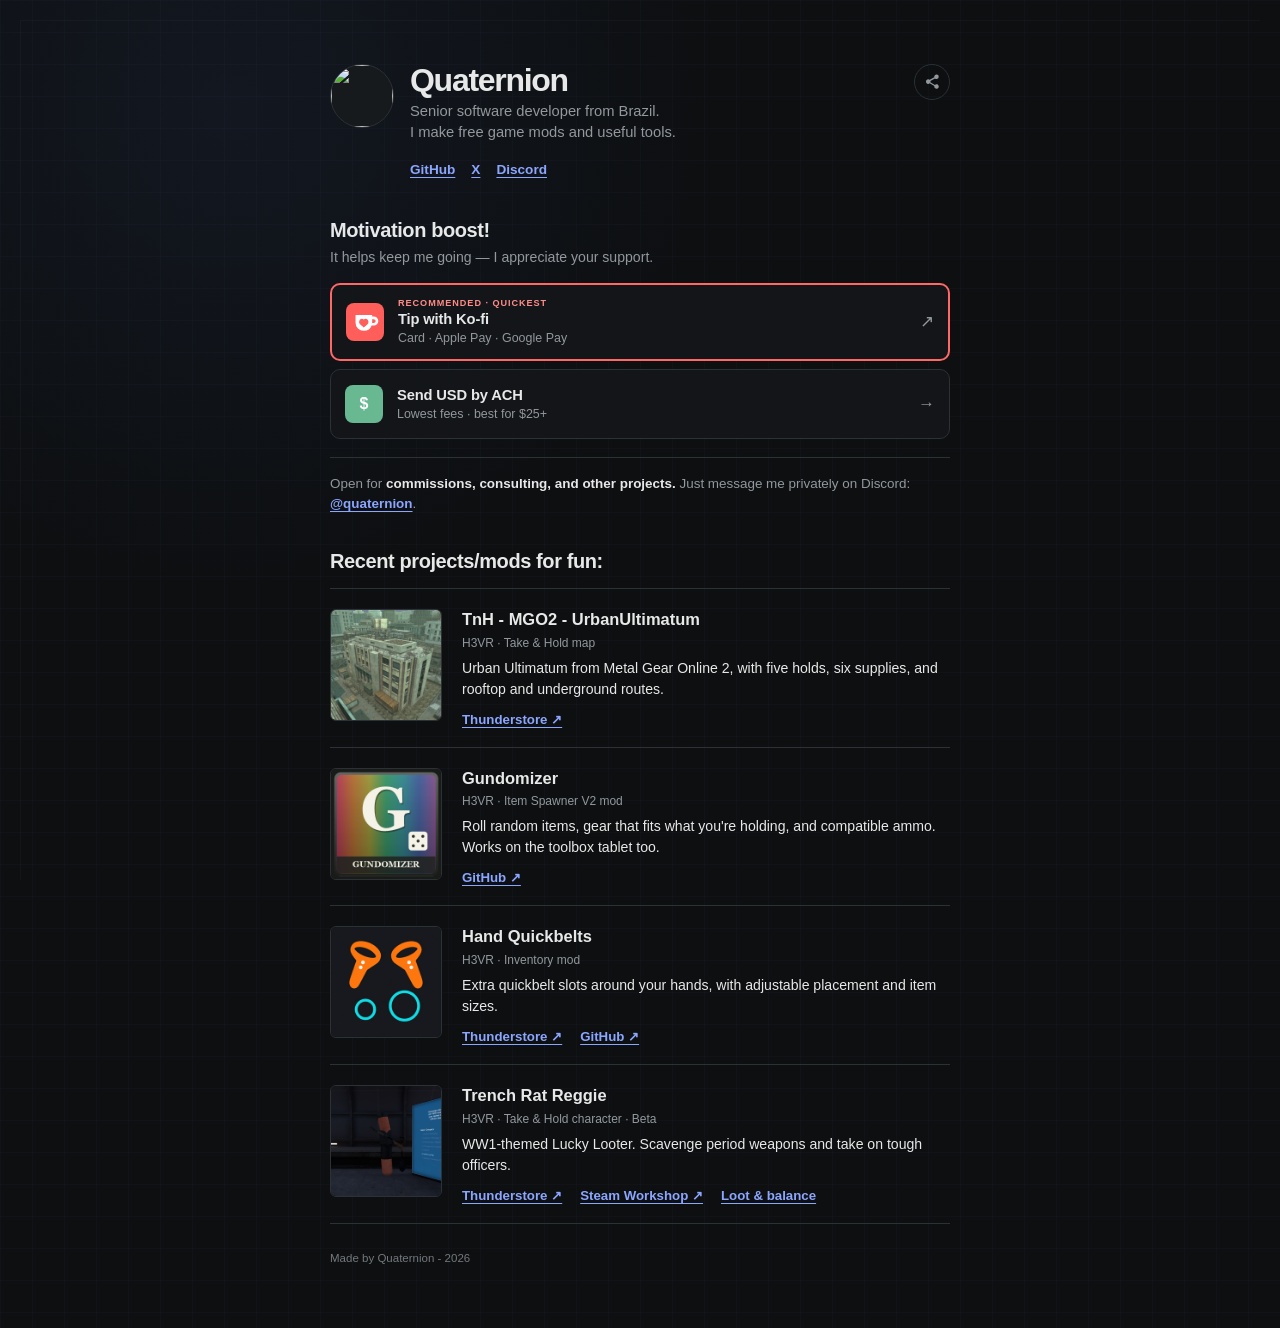
==== index.html @ b71967d4 "Keep Gundomizer's public link on GitHub pending Thunderstore review" ====
<!doctype html>
<html lang="en">
<head>
  <meta charset="utf-8">
  <meta name="viewport" content="width=device-width, initial-scale=1">
  <meta name="description" content="Quaternion's links, free game mods, and optional support options.">
  <meta name="theme-color" content="#0d0f11">
  <meta property="og:title" content="Quaternion — Mods, links & support">
  <meta property="og:description" content="Free game mods, projects, social links, and optional ways to support them.">
  <title>Quaternion — Mods, links & support</title>
  <link rel="icon" href="favicon.svg" type="image/svg+xml">
  <link rel="stylesheet" href="styles.css">
  <link rel="stylesheet" href="variant.css">
</head>
<body>
  <div class="ambient ambient-one" aria-hidden="true"></div>
  <div class="ambient ambient-two" aria-hidden="true"></div>

  <main class="shell">
    <header class="profile">
      <div class="avatar" id="avatar" aria-hidden="true">Q</div>
      <div class="identity">
        <p class="eyebrow" id="eyebrow"></p>
        <h1 id="display-name">Quaternion</h1>
        <p class="bio" id="bio"></p>
      </div>
      <button class="icon-button" id="share-button" type="button" aria-label="Copy this page link" title="Copy this page link">
        <svg viewBox="0 0 24 24" aria-hidden="true"><path d="M18 8a3 3 0 1 0-2.83-4A3 3 0 0 0 15 5c0 .19.02.38.05.56L8.91 9.04A3 3 0 0 0 4 11.5a3 3 0 0 0 4.91 2.31l6.14 3.48A3 3 0 0 0 15 18a3 3 0 1 0 .91-2.15l-6.14-3.48A3.1 3.1 0 0 0 10 11.5c0-.3-.04-.59-.12-.86l6.09-3.45A3 3 0 0 0 18 8Z"/></svg>
      </button>
    </header>

    <nav class="social-strip" id="social-strip" aria-label="Social profiles"></nav>

    <section class="support-section" aria-labelledby="support-title">
      <div class="section-heading">
        <div>
          <p class="kicker">Optional support</p>
          <h2 id="support-title">Motivation boost!</h2>
          <p class="support-intro">It helps keep me going — I appreciate your support.</p>
        </div>
      </div>

      <div class="support-grid">
        <a class="support-card kofi-card kofi-primary" id="kofi-link" href="https://ko-fi.com/quaternion7" target="_blank" rel="noreferrer">
          <span class="support-icon kofi-icon" aria-hidden="true">
            <svg viewBox="0 0 32 32"><path d="M4.2 8.2h19.7v2h1.8c3.1 0 5.5 2.3 5.5 5.3s-2.4 5.3-5.5 5.3h-2.4a9.7 9.7 0 0 1-9.1 6.3h-.4a9.7 9.7 0 0 1-9.6-9.7V8.2Zm19.7 5v4.6h1.8c1.3 0 2.3-1 2.3-2.3s-1-2.3-2.3-2.3h-1.8Zm-14.5.7c-1.5 1.7-1.2 4.2.5 5.7l4.1 3.5 4.1-3.5c1.7-1.5 2-4 .5-5.7-1.2-1.4-3.3-1.5-4.6-.2-1.3-1.3-3.4-1.2-4.6.2Z"/></svg>
          </span>
          <span class="support-copy">
            <span class="card-label">Recommended · quickest</span>
            <strong>Tip with Ko-fi</strong>
            <small>Card · Apple Pay · Google Pay</small>
          </span>
          <span class="arrow" aria-hidden="true">↗</span>
        </a>

        <button class="support-card" id="ach-button" type="button">
          <span class="support-icon bank" aria-hidden="true">$</span>
          <span class="support-copy">
            <strong>Send USD by ACH</strong>
            <small>Lowest fees · best for $25+</small>
          </span>
          <span class="arrow" aria-hidden="true">→</span>
        </button>
      </div>

      <p class="availability">
        Open for <strong>commissions, consulting, and other projects.</strong>
        Just message me privately on Discord: <a href="https://discord.com/channels/@me" target="_blank" rel="noreferrer">@quaternion</a>.
      </p>

    </section>

    <section class="projects-section" aria-labelledby="projects-title">
      <div class="section-heading">
        <h2 id="projects-title">Recent projects/mods for fun:</h2>
      </div>

      <article class="project-row">
        <img class="project-image" src="images/urban-ultimatum.png" width="112" height="112" alt="Overview of Urban Ultimatum's industrial rooftops and streets" loading="lazy">
        <div class="project-copy">
          <h3>TnH - MGO2 - UrbanUltimatum</h3>
          <p class="project-type">H3VR · Take &amp; Hold map</p>
          <p class="project-description">Urban Ultimatum from Metal Gear Online 2, with five holds, six supplies, and rooftop and underground routes.</p>
          <nav class="project-links" aria-label="Urban Ultimatum links">
            <a href="https://thunderstore.io/c/h3vr/p/quaternion/TnH_MGO2_UrbanUltimatum/" target="_blank" rel="noreferrer">Thunderstore ↗</a>
          </nav>
        </div>
      </article>

      <article class="project-row" id="gundomizer">
        <img class="project-image" src="images/gundomizer.png" width="112" height="112" alt="Gundomizer logo with a rainbow dice button" loading="lazy">
        <div class="project-copy">
          <h3>Gundomizer</h3>
          <p class="project-type">H3VR · Item Spawner V2 mod</p>
          <p class="project-description">Roll random items, gear that fits what you're holding, and compatible ammo. Works on the toolbox tablet too.</p>
          <nav class="project-links" aria-label="Gundomizer links">
            <a href="https://github.com/quaternion7/gundomizer" target="_blank" rel="noreferrer">GitHub ↗</a>
          </nav>
        </div>
      </article>

      <article class="project-row">
        <img class="project-image" src="images/hand-quickbelts.png" width="112" height="112" alt="Hand Quickbelts: orange VR controllers and blue slot rings" loading="lazy">
        <div class="project-copy">
          <h3>Hand Quickbelts</h3>
          <p class="project-type">H3VR · Inventory mod</p>
          <p class="project-description">Extra quickbelt slots around your hands, with adjustable placement and item sizes.</p>
          <nav class="project-links" aria-label="Hand Quickbelts links">
            <a href="https://thunderstore.io/c/h3vr/p/quaternion/Hand_Quickbelts/" target="_blank" rel="noreferrer">Thunderstore ↗</a>
            <a href="https://github.com/quaternion7/hqb" target="_blank" rel="noreferrer">GitHub ↗</a>
          </nav>
        </div>
      </article>

      <article class="project-row">
        <img class="project-image" src="images/trench-rat-reggie.png" width="112" height="112" alt="Reggie in uniform, holding a trench shotgun" loading="lazy">
        <div class="project-copy">
          <h3>Trench Rat Reggie</h3>
          <p class="project-type">H3VR · Take &amp; Hold character · Beta</p>
          <p class="project-description">WW1-themed Lucky Looter. Scavenge period weapons and take on tough officers.</p>
            <nav class="project-links" aria-label="Trench Rat Reggie links">
            <a href="https://thunderstore.io/c/h3vr/p/quaternion/Trench_Rat_Reggie_Modded/" target="_blank" rel="noreferrer">Thunderstore ↗</a>
            <a href="https://steamcommunity.com/sharedfiles/filedetails/?id=3797571426" target="_blank" rel="noreferrer">Steam Workshop ↗</a>
            <a href="trench-rat-reggie/">Loot &amp; balance</a>
          </nav>
        </div>
      </article>
    </section>

    <footer>
      <span>Made by <span id="footer-name">Quaternion</span> - 2026</span>
    </footer>
  </main>

  <dialog id="ach-dialog" aria-labelledby="ach-title">
    <form method="dialog" class="dialog-card">
      <button class="dialog-close" value="close" aria-label="Close ACH instructions">×</button>
      <p class="kicker">USD bank transfer</p>
      <h2 id="ach-title">Pay by ACH</h2>
      <p class="dialog-lead"><strong>Best for larger support:</strong> ACH avoids card processing fees when paying from a US bank. Banking details are shared privately to reduce abuse.</p>

      <ol class="steps">
        <li><span>1</span><p>Message <strong>@quaternion</strong> on Discord.</p></li>
        <li><span>2</span><p>Ask for my private <strong>USD ACH details</strong>.</p></li>
        <li><span>3</span><p>Send any amount as <strong>ACH</strong>, not Wire.</p></li>
      </ol>

      <div class="dialog-actions">
        <button class="copy-button" id="discord-ach" type="button">Copy message & open Discord</button>
        <button class="secondary-button" id="copy-request" type="button">Copy message only</button>
      </div>
      <p class="copied-message" id="copied-message" role="status" aria-live="polite"></p>
    </form>
  </dialog>

  <script src="config.js"></script>
  <script src="app.js"></script>
</body>
</html>
---- styles.css ----
:root {
  color-scheme: dark;
  --page: #0c0e10;
  --surface: rgba(24, 27, 30, 0.82);
  --surface-solid: #181b1e;
  --surface-hover: #202428;
  --border: rgba(255, 255, 255, 0.105);
  --border-strong: rgba(255, 255, 255, 0.18);
  --text: #f4f1ea;
  --muted: #a5a7a8;
  --accent: #ff7c52;
  --accent-light: #ffb067;
  --green: #6dd5a0;
  --shadow: 0 24px 70px rgba(0, 0, 0, 0.38);
  font-family: Inter, ui-sans-serif, system-ui, -apple-system, BlinkMacSystemFont, "Segoe UI", sans-serif;
}

/* Variant: plain — compact personal page, nearly no decoration. */
@layer variant {
  :root {
    color-scheme: light;
    --page: #fcfcfa;
    --surface: #fff;
    --surface-solid: #fff;
    --surface-hover: #f4f4f0;
    --border: #deded7;
    --border-strong: #252525;
    --text: #252525;
    --muted: #6e6e68;
    --accent: #315ee7;
    --accent-light: #315ee7;
    --green: #187b55;
    --shadow: none;
    font-family: -apple-system, BlinkMacSystemFont, "Segoe UI", sans-serif;
  }

  body { background: var(--page); }
  .ambient { display: none; }
  .shell { width: min(100% - 32px, 620px); padding-top: 64px; }
  .profile { grid-template-columns: 64px 1fr auto; gap: 16px; padding: 0 0 20px; }
  .avatar { width: 64px; height: 64px; border: 1px solid var(--border); border-radius: 50%; background: #eee; box-shadow: none; transform: none; }
  .identity h1 { margin: 0 0 5px; font-family: inherit; font-size: 2rem; font-weight: 700; letter-spacing: -.04em; line-height: 1; }
  .eyebrow { display: none; }
  .bio { font-size: .92rem; line-height: 1.4; }
  .icon-button { width: 36px; height: 36px; border-radius: 50%; background: transparent; }
  .social-strip { gap: 16px; margin: 0 0 42px 80px; }
  .social-link { display: inline-flex; gap: 5px; min-height: auto; padding: 0; border: 0; border-radius: 0; color: var(--accent); background: transparent; text-decoration: underline; text-underline-offset: 3px; }
  .social-link:hover { background: transparent; transform: none; text-decoration-thickness: 2px; }
  .social-link > span, .social-link small { display: none; }
  .social-link strong { font-size: .85rem; font-weight: 600; }
  .support-section { margin: 0; padding: 0; border: 0; border-radius: 0; background: transparent; box-shadow: none; backdrop-filter: none; }
  .section-heading { margin-bottom: 15px; }
  .kicker { display: none; }
  .section-heading h2 { margin: 0; font-family: inherit; font-size: 1.25rem; font-weight: 700; letter-spacing: -.02em; }
  .support-grid { gap: 8px; }
  .support-card, .support-card.ach-primary, .support-card.kofi-card { min-height: 70px; padding: 12px 14px; border: 1px solid var(--border); border-radius: 10px; background: var(--surface); box-shadow: none; }
  .support-card.ach-primary { border: 2px solid var(--green); }
  .support-card:hover, .support-card.ach-primary:hover { border-color: var(--text); background: var(--surface-hover); transform: none; }
  .support-icon { width: 38px; height: 38px; border-radius: 8px; }
  .support-icon.bank { color: #fff; background: var(--green); }
  .support-copy strong { font-size: .92rem; }
  .card-label { color: var(--green); font-size: .57rem; }
  footer { justify-content: flex-start; padding: 28px 0; }
  .dialog-card { border-radius: 12px; }

  @media (max-width: 480px) {
    .shell { padding-top: 30px; }
    .social-strip { margin-left: 0; }
    .support-card { grid-template-columns: auto 1fr auto; }
  }
}

* {
  box-sizing: border-box;
}

html {
  min-height: 100%;
  background: var(--page);
}

body {
  min-height: 100vh;
  margin: 0;
  color: var(--text);
  background:
    radial-gradient(circle at 50% -20%, rgba(255, 124, 82, 0.1), transparent 45%),
    linear-gradient(180deg, #111416 0%, var(--page) 45%);
  overflow-x: hidden;
}

button,
a {
  -webkit-tap-highlight-color: transparent;
}

a {
  color: inherit;
}

.ambient {
  position: fixed;
  z-index: 0;
  width: 380px;
  height: 380px;
  border-radius: 50%;
  filter: blur(105px);
  opacity: 0.13;
  pointer-events: none;
}

.ambient-one {
  top: 8%;
  left: -230px;
  background: var(--accent);
}

.ambient-two {
  right: -260px;
  bottom: 2%;
  background: #5796ff;
}

.shell {
  position: relative;
  z-index: 1;
  width: min(100% - 32px, 700px);
  margin: 0 auto;
  padding: 72px 0 36px;
}

.profile {
  display: grid;
  grid-template-columns: auto 1fr auto;
  gap: 18px;
  align-items: start;
  padding: 0 4px 32px;
}

.avatar {
  display: grid;
  width: 68px;
  height: 68px;
  place-items: center;
  border: 1px solid rgba(255, 255, 255, 0.22);
  border-radius: 22px;
  color: #131313;
  background: linear-gradient(145deg, var(--accent-light), var(--accent));
  box-shadow: 0 15px 45px rgba(255, 124, 82, 0.2);
  font-family: Georgia, "Times New Roman", serif;
  font-size: 32px;
  font-weight: 700;
  transform: rotate(-3deg);
  overflow: hidden;
}

.avatar img {
  width: 100%;
  height: 100%;
  object-fit: cover;
}

.identity h1 {
  margin: 2px 0 7px;
  font-family: Georgia, "Times New Roman", serif;
  font-size: clamp(2.15rem, 7vw, 3.25rem);
  font-weight: 500;
  letter-spacing: -0.045em;
  line-height: 0.95;
}

.eyebrow,
.kicker {
  margin: 0;
  color: var(--accent-light);
  font-size: 0.72rem;
  font-weight: 800;
  letter-spacing: 0.14em;
  text-transform: uppercase;
}

.bio {
  max-width: 470px;
  margin: 0;
  color: var(--muted);
  font-size: 0.96rem;
  line-height: 1.5;
  white-space: pre-line;
}

.icon-button {
  display: grid;
  width: 42px;
  height: 42px;
  place-items: center;
  border: 1px solid var(--border);
  border-radius: 14px;
  color: var(--muted);
  background: var(--surface);
  cursor: pointer;
  transition: 160ms ease;
}

.icon-button:hover,
.icon-button:focus-visible {
  border-color: var(--border-strong);
  color: var(--text);
  transform: translateY(-2px);
}

.icon-button.success {
  color: var(--green);
  border-color: rgba(109, 213, 160, 0.4);
}

.icon-button svg {
  width: 18px;
  fill: currentColor;
}

.support-section {
  margin-bottom: 24px;
  padding: 26px;
  border: 1px solid var(--border);
  border-radius: 28px;
  background: var(--surface);
  box-shadow: var(--shadow);
  backdrop-filter: blur(18px);
}

.section-heading {
  display: flex;
  gap: 18px;
  align-items: end;
  justify-content: space-between;
  margin-bottom: 22px;
}

.section-heading.compact {
  margin-bottom: 16px;
}

.section-heading h2,
.dialog-card h2 {
  margin: 5px 0 0;
  font-family: Georgia, "Times New Roman", serif;
  font-size: clamp(1.55rem, 5vw, 2.1rem);
  font-weight: 500;
  letter-spacing: -0.025em;
}

.support-grid {
  display: grid;
  gap: 10px;
}

.support-card {
  display: grid;
  grid-template-columns: auto 1fr auto;
  gap: 14px;
  align-items: center;
  width: 100%;
  min-height: 78px;
  padding: 14px 16px;
  border: 1px solid var(--border);
  border-radius: 20px;
  color: var(--text);
  background: rgba(255, 255, 255, 0.025);
  text-align: left;
  text-decoration: none;
  cursor: pointer;
  transition: border-color 160ms ease, background 160ms ease, transform 160ms ease;
}

.support-card {
  font: inherit;
}

.support-card:hover,
.support-card:focus-visible {
  border-color: var(--border-strong);
  background: var(--surface-hover);
  outline: none;
  transform: translateY(-2px);
}

.support-card.ach-primary {
  min-height: 92px;
  border-color: rgba(109, 213, 160, 0.38);
  background: linear-gradient(110deg, rgba(109, 213, 160, 0.16), rgba(109, 213, 160, 0.045));
  box-shadow: inset 0 0 0 1px rgba(109, 213, 160, 0.04);
}

.support-card.ach-primary:hover,
.support-card.ach-primary:focus-visible {
  border-color: rgba(109, 213, 160, 0.62);
  background: linear-gradient(110deg, rgba(109, 213, 160, 0.21), rgba(109, 213, 160, 0.07));
}

.support-card.kofi-card {
  min-height: 70px;
}

.support-icon,
.link-icon {
  display: grid;
  width: 42px;
  height: 42px;
  place-items: center;
  border-radius: 14px;
  color: #111;
  background: var(--accent);
  font-size: 1rem;
  font-weight: 900;
}

.support-icon.bank {
  color: var(--green);
  background: rgba(109, 213, 160, 0.12);
}

.support-icon.kofi-icon {
  color: white;
  background: #ff5e5b;
}

.support-icon.kofi-icon svg {
  width: 27px;
  height: 27px;
  fill: currentColor;
}

.support-copy,
.link-copy {
  display: grid;
  gap: 4px;
}

.support-copy strong,
.link-copy strong {
  font-size: 0.98rem;
  letter-spacing: -0.01em;
}

.support-copy small,
.link-copy small {
  color: var(--muted);
  font-size: 0.78rem;
}

.card-label {
  margin-bottom: -1px;
  color: var(--green);
  font-size: 0.63rem;
  font-weight: 850;
  letter-spacing: 0.105em;
  text-transform: uppercase;
}

.arrow {
  color: var(--muted);
  font-size: 1.05rem;
}

.support-note {
  margin: 16px 3px 0;
  color: var(--muted);
  font-size: 0.76rem;
  line-height: 1.5;
}

.social-strip {
  display: flex;
  flex-wrap: wrap;
  gap: 8px;
  margin: -10px 4px 26px 90px;
}

.social-link {
  display: grid;
  grid-template-columns: auto auto;
  gap: 0 7px;
  align-items: center;
  min-height: 38px;
  padding: 7px 11px;
  border: 1px solid var(--border);
  border-radius: 13px;
  color: var(--text);
  background: rgba(255, 255, 255, 0.025);
  text-decoration: none;
  transition: 160ms ease;
}

.social-link:hover,
.social-link:focus-visible {
  border-color: var(--border-strong);
  background: var(--surface-hover);
  outline: none;
  transform: translateY(-1px);
}

.social-link > span {
  grid-row: 1 / 3;
  color: var(--accent-light);
  font-size: 0.68rem;
  font-weight: 900;
}

.social-link strong {
  font-size: 0.78rem;
}

.social-link small {
  color: var(--muted);
  font-size: 0.64rem;
}

footer {
  display: flex;
  align-items: center;
  justify-content: center;
  padding: 12px;
  color: #74787b;
  font-size: 0.72rem;
}

footer a {
  text-underline-offset: 3px;
}

.footer-dot {
  width: 3px;
  height: 3px;
  margin: 0 9px;
  border-radius: 50%;
  background: #55595c;
}

dialog {
  width: min(100% - 28px, 520px);
  padding: 0;
  border: 0;
  border-radius: 26px;
  color: var(--text);
  background: transparent;
}

dialog::backdrop {
  background: rgba(3, 4, 5, 0.78);
  backdrop-filter: blur(8px);
}

.dialog-card {
  position: relative;
  margin: 0;
  padding: 28px;
  border: 1px solid var(--border-strong);
  border-radius: 26px;
  background: var(--surface-solid);
  box-shadow: var(--shadow);
}

.dialog-close {
  position: absolute;
  top: 16px;
  right: 16px;
  display: grid;
  width: 34px;
  height: 34px;
  place-items: center;
  border: 1px solid var(--border);
  border-radius: 11px;
  color: var(--muted);
  background: transparent;
  font-size: 1.2rem;
  cursor: pointer;
}

.dialog-lead {
  margin: 14px 0 22px;
  color: var(--muted);
  font-size: 0.9rem;
  line-height: 1.55;
}

.steps {
  display: grid;
  gap: 12px;
  margin: 0;
  padding: 0;
  list-style: none;
}

.steps li {
  display: grid;
  grid-template-columns: auto 1fr;
  gap: 12px;
  align-items: center;
}

.steps span {
  display: grid;
  width: 30px;
  height: 30px;
  place-items: center;
  border-radius: 10px;
  color: var(--accent-light);
  background: rgba(255, 124, 82, 0.1);
  font-size: 0.76rem;
  font-weight: 800;
}

.steps p {
  margin: 0;
  color: #d3d1ca;
  font-size: 0.86rem;
  line-height: 1.4;
}

.dialog-actions {
  display: grid;
  grid-template-columns: 1fr 1fr;
  gap: 10px;
  margin-top: 24px;
}

.copy-button,
.secondary-button {
  display: grid;
  min-height: 44px;
  place-items: center;
  padding: 10px 14px;
  border: 1px solid rgba(255, 124, 82, 0.34);
  border-radius: 14px;
  color: #16110f;
  background: var(--accent);
  font: inherit;
  font-size: 0.8rem;
  font-weight: 800;
  text-align: center;
  text-decoration: none;
  cursor: pointer;
}

.secondary-button {
  border-color: var(--border);
  color: var(--text);
  background: transparent;
  cursor: pointer;
}

.copied-message {
  min-height: 18px;
  margin: 10px 0 0;
  color: var(--green);
  font-size: 0.75rem;
  text-align: center;
}

@media (max-width: 560px) {
  .shell {
    width: min(100% - 20px, 700px);
    padding-top: 34px;
  }

  .profile {
    grid-template-columns: auto 1fr;
    gap: 14px;
  }

  .icon-button {
    position: absolute;
    top: 32px;
    right: 2px;
  }

  .avatar {
    width: 58px;
    height: 58px;
    border-radius: 18px;
    font-size: 27px;
  }

  .identity {
    padding-right: 40px;
  }

  .support-section {
    padding: 20px;
    border-radius: 23px;
  }

  .section-heading {
    align-items: start;
  }

  .social-strip {
    margin: -14px 0 24px 72px;
  }

  .dialog-actions {
    grid-template-columns: 1fr;
  }
}

@media (prefers-reduced-motion: reduce) {
  *,
  *::before,
  *::after {
    scroll-behavior: auto !important;
    transition-duration: 0.01ms !important;
  }
}
---- variant.css ----
:root { color-scheme:dark; --page:#0d0f11; --surface:#14171a; --surface-solid:#14171a; --surface-hover:#191d21; --border:#2c3136; --border-strong:#d9dcde; --text:#e7e9e8; --muted:#92989c; --accent:#8ba6ff; --accent-light:#8ba6ff; --green:#68b892; --shadow:none; font-family:-apple-system,BlinkMacSystemFont,"Segoe UI",sans-serif; }
body {
  background-color:var(--page);
  background-image:
    radial-gradient(circle at 18% 8%,rgba(77,108,190,.09),transparent 30%),
    linear-gradient(rgba(139,166,255,.025) 1px,transparent 1px),
    linear-gradient(90deg,rgba(139,166,255,.025) 1px,transparent 1px);
  background-size:auto,32px 32px,32px 32px;
}
body::before {
  position:fixed;
  inset:20px;
  border-top:1px solid rgba(139,166,255,.045);
  border-left:1px solid rgba(139,166,255,.045);
  content:"";
  pointer-events:none;
}
.ambient { display:none; }
.shell { width:min(100% - 32px,620px); padding-top:64px; }
.profile { grid-template-columns:64px 1fr auto; gap:16px; padding:0 0 20px; }
.avatar { width:64px; height:64px; border:1px solid var(--border); border-radius:50%; background:#171a1d; box-shadow:none; transform:none; }
.identity h1 { margin:0 0 5px; font-family:inherit; font-size:2rem; font-weight:700; letter-spacing:-.04em; line-height:1; }
.eyebrow { display:none; }
.bio { font-size:.92rem; line-height:1.4; }
.icon-button { width:36px; height:36px; border-radius:50%; background:transparent; }
.social-strip { gap:16px; margin:0 0 42px 80px; }
.social-link { display:inline-flex; gap:5px; min-height:auto; padding:0; border:0; border-radius:0; color:var(--accent); background:transparent; text-decoration:underline; text-underline-offset:3px; }
.social-link:hover { background:transparent; transform:none; text-decoration-thickness:2px; }
.social-link > span,.social-link small { display:none; }
.social-link strong { font-size:.85rem; font-weight:600; }
.support-section { margin:0; padding:0; border:0; border-radius:0; background:transparent; box-shadow:none; backdrop-filter:none; }
.section-heading { margin-bottom:15px; }
.kicker { display:none; }
.section-heading h2 { margin:0; font-family:inherit; font-size:1.25rem; font-weight:700; letter-spacing:-.02em; }
.support-intro { margin:6px 0 0; color:var(--muted); font-size:.88rem; line-height:1.4; }
.support-grid { gap:8px; }
.support-card,.support-card.ach-primary,.support-card.kofi-card { min-height:70px; padding:12px 14px; border:1px solid var(--border); border-radius:10px; background:rgba(20,23,26,.9); box-shadow:none; }
.support-card.kofi-primary { min-height:78px; border:2px solid #ff6865; }
.support-card.kofi-primary .card-label { color:#ff8c89; }
.support-card:hover,.support-card.ach-primary:hover { border-color:var(--text); background:var(--surface-hover); transform:none; }
.support-icon { width:38px; height:38px; border-radius:8px; }
.support-icon.bank { color:#fff; background:var(--green); }
.support-copy strong { font-size:.92rem; }
.card-label { color:var(--green); font-size:.57rem; }
.availability { margin:18px 0 0; padding-top:16px; border-top:1px solid var(--border); color:var(--muted); font-size:.84rem; line-height:1.5; }
.availability strong { color:var(--text); font-weight:600; }
.availability a { color:var(--accent); font-weight:600; text-underline-offset:3px; }
footer { justify-content:flex-start; padding:28px 0; }
.dialog-card { border-radius:12px; }
.projects-section { margin:36px 0 0; }
.project-row { display:grid; grid-template-columns:112px minmax(0,1fr); gap:20px; padding:20px 0; border-bottom:1px solid var(--border); }
.project-row:first-of-type { border-top:1px solid var(--border); }
.project-image { display:block; width:112px; height:112px; object-fit:cover; border:1px solid var(--border); border-radius:6px; }
.project-copy h3 { margin:0; font-size:1.03rem; line-height:1.3; font-weight:650; }
.project-type { margin:5px 0 0; font-size:.75rem; color:var(--muted); }
.project-description { margin:8px 0 12px; font-size:.88rem; line-height:1.5; color:var(--text); }
.project-links { display:flex; flex-wrap:wrap; gap:8px 18px; }
.project-links a { color:var(--accent); font-size:.83rem; font-weight:600; text-underline-offset:3px; }
.project-links a:hover { text-decoration-thickness:2px; }
.project-links a:focus-visible { outline:2px solid var(--accent); outline-offset:4px; }
@media (max-width:480px) {
  .shell { padding-top:30px; }
  .social-strip { margin-left:0; }
  .project-row { grid-template-columns:72px minmax(0,1fr); gap:14px; }
  .project-image { width:72px; height:72px; }
}
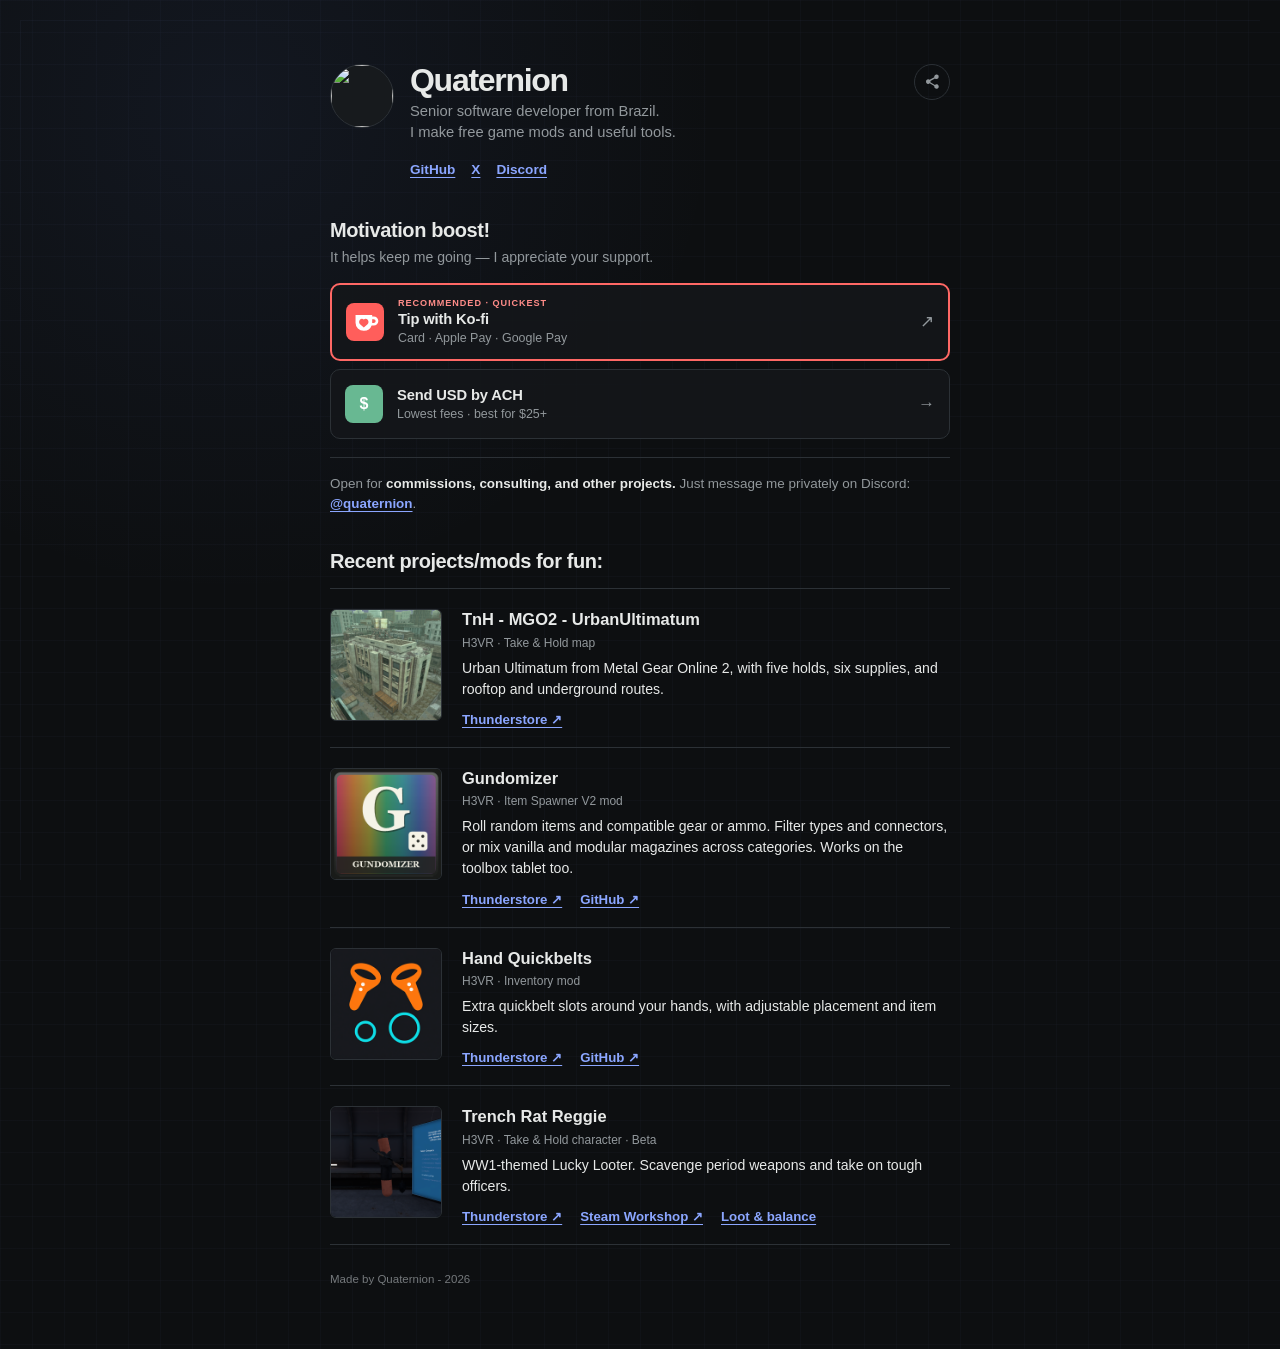
==== commit 1b280a18: "Update Gundomizer features and restore Thunderstore link" ====
--- a/index.html
+++ b/index.html
@@ -92,8 +92,9 @@
         <div class="project-copy">
           <h3>Gundomizer</h3>
           <p class="project-type">H3VR · Item Spawner V2 mod</p>
-          <p class="project-description">Roll random items, gear that fits what you're holding, and compatible ammo. Works on the toolbox tablet too.</p>
+          <p class="project-description">Roll random items and compatible gear or ammo. Filter types and connectors, or mix vanilla and modular magazines across categories. Works on the toolbox tablet too.</p>
           <nav class="project-links" aria-label="Gundomizer links">
+            <a href="https://thunderstore.io/c/h3vr/p/quaternion/Gundomizer/" target="_blank" rel="noreferrer">Thunderstore ↗</a>
             <a href="https://github.com/quaternion7/gundomizer" target="_blank" rel="noreferrer">GitHub ↗</a>
           </nav>
         </div>
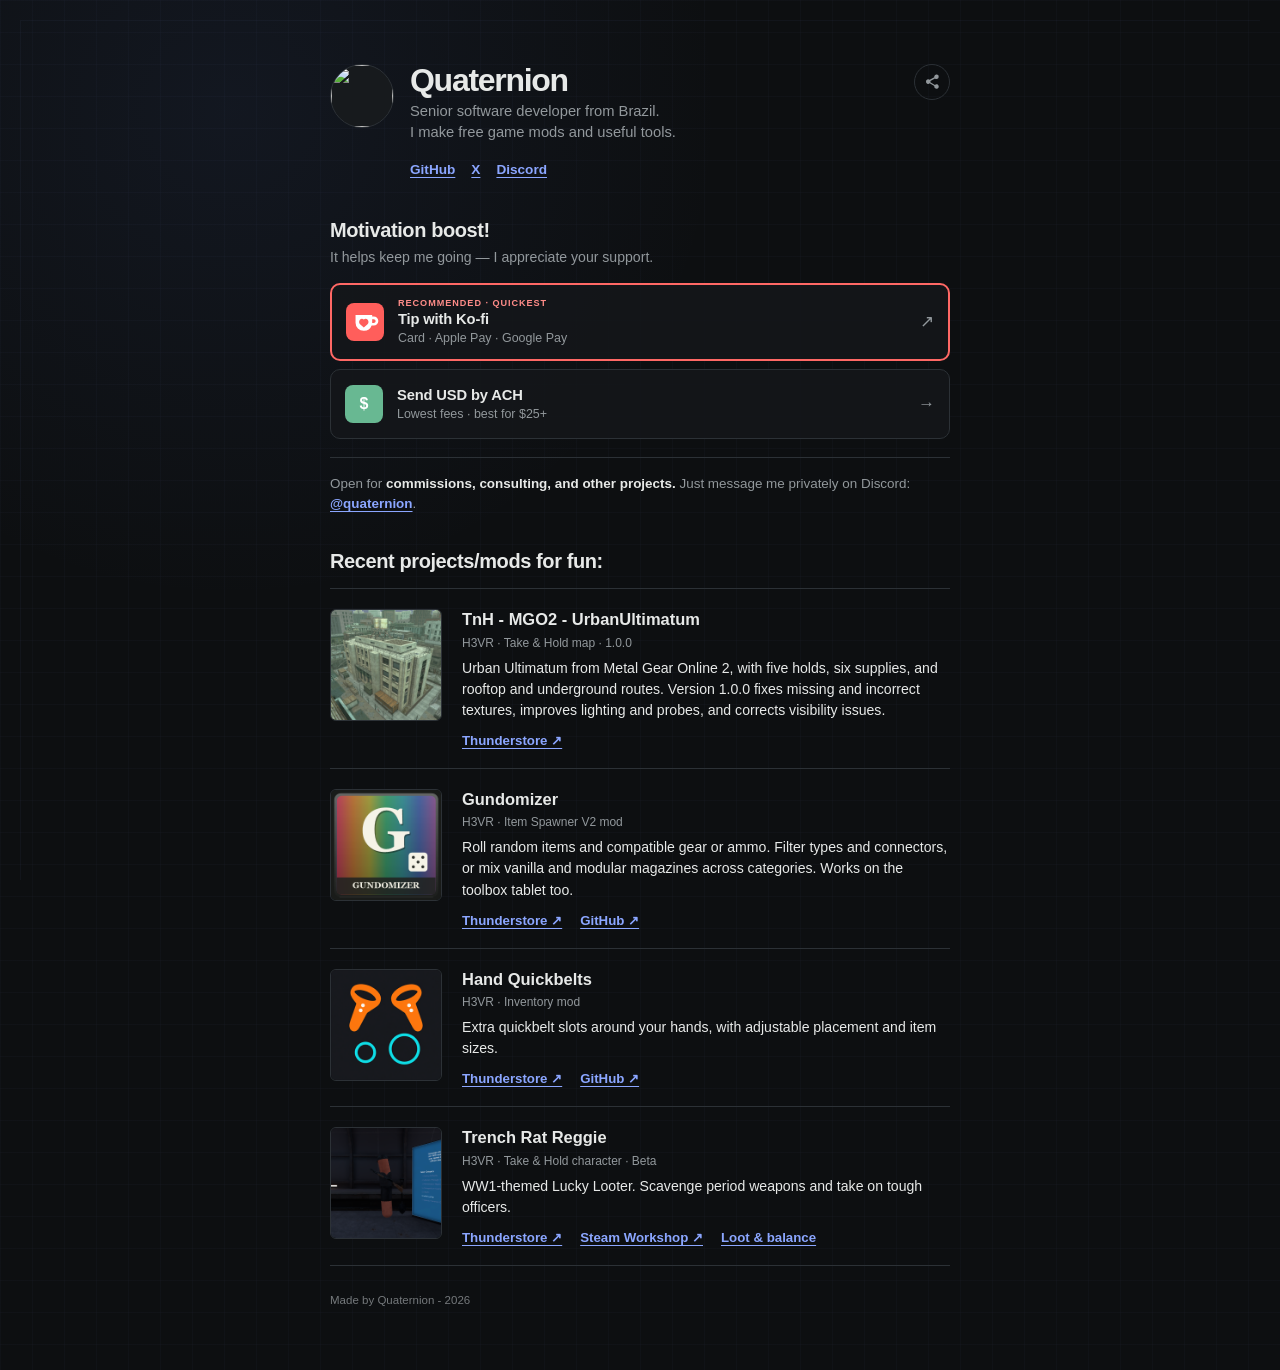
==== commit 36fb9352: "Update Urban Ultimatum for the 1.0.0 release" ====
--- a/index.html
+++ b/index.html
@@ -76,11 +76,11 @@
       </div>
 
       <article class="project-row">
-        <img class="project-image" src="images/urban-ultimatum.png" width="112" height="112" alt="Overview of Urban Ultimatum's industrial rooftops and streets" loading="lazy">
+        <img class="project-image" src="images/urban-ultimatum.png?v=1.0.0" width="112" height="112" alt="Overview of Urban Ultimatum's industrial rooftops and streets" loading="lazy">
         <div class="project-copy">
           <h3>TnH - MGO2 - UrbanUltimatum</h3>
-          <p class="project-type">H3VR · Take &amp; Hold map</p>
-          <p class="project-description">Urban Ultimatum from Metal Gear Online 2, with five holds, six supplies, and rooftop and underground routes.</p>
+          <p class="project-type">H3VR · Take &amp; Hold map · 1.0.0</p>
+          <p class="project-description">Urban Ultimatum from Metal Gear Online 2, with five holds, six supplies, and rooftop and underground routes. Version 1.0.0 fixes missing and incorrect textures, improves lighting and probes, and corrects visibility issues.</p>
           <nav class="project-links" aria-label="Urban Ultimatum links">
             <a href="https://thunderstore.io/c/h3vr/p/quaternion/TnH_MGO2_UrbanUltimatum/" target="_blank" rel="noreferrer">Thunderstore ↗</a>
           </nav>
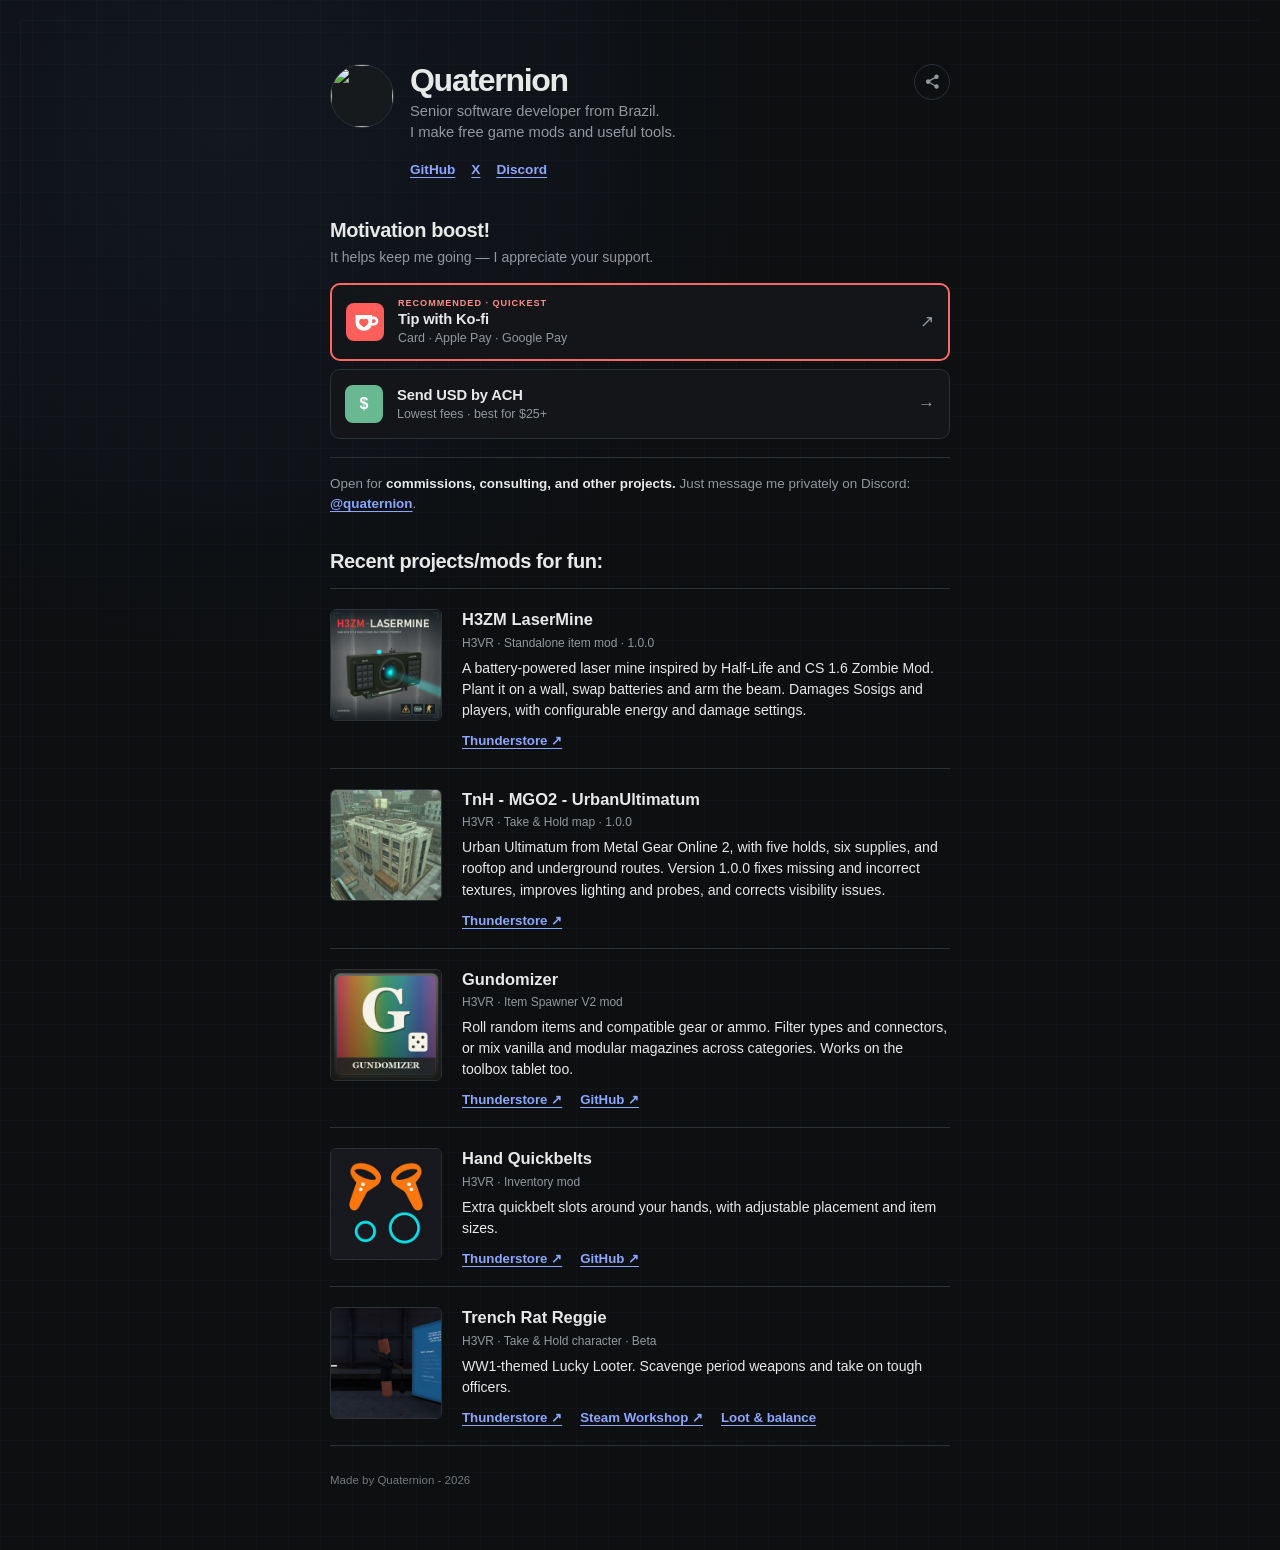
==== commit f467bc10: "Add H3ZM LaserMine to recent projects" ====
--- a/index.html
+++ b/index.html
@@ -74,6 +74,18 @@
       <div class="section-heading">
         <h2 id="projects-title">Recent projects/mods for fun:</h2>
       </div>
+
+      <article class="project-row" id="h3zm-lasermine">
+        <img class="project-image" src="images/h3zm-lasermine.png" width="112" height="112" alt="H3ZM LaserMine mounted on a wall with its cyan laser active" loading="lazy">
+        <div class="project-copy">
+          <h3>H3ZM LaserMine</h3>
+          <p class="project-type">H3VR · Standalone item mod · 1.0.0</p>
+          <p class="project-description">A battery-powered laser mine inspired by Half-Life and CS 1.6 Zombie Mod. Plant it on a wall, swap batteries and arm the beam. Damages Sosigs and players, with configurable energy and damage settings.</p>
+          <nav class="project-links" aria-label="H3ZM LaserMine links">
+            <a href="https://thunderstore.io/c/h3vr/p/quaternion/H3ZM_LaserMine/" target="_blank" rel="noreferrer">Thunderstore ↗</a>
+          </nav>
+        </div>
+      </article>
 
       <article class="project-row">
         <img class="project-image" src="images/urban-ultimatum.png?v=1.0.0" width="112" height="112" alt="Overview of Urban Ultimatum's industrial rooftops and streets" loading="lazy">
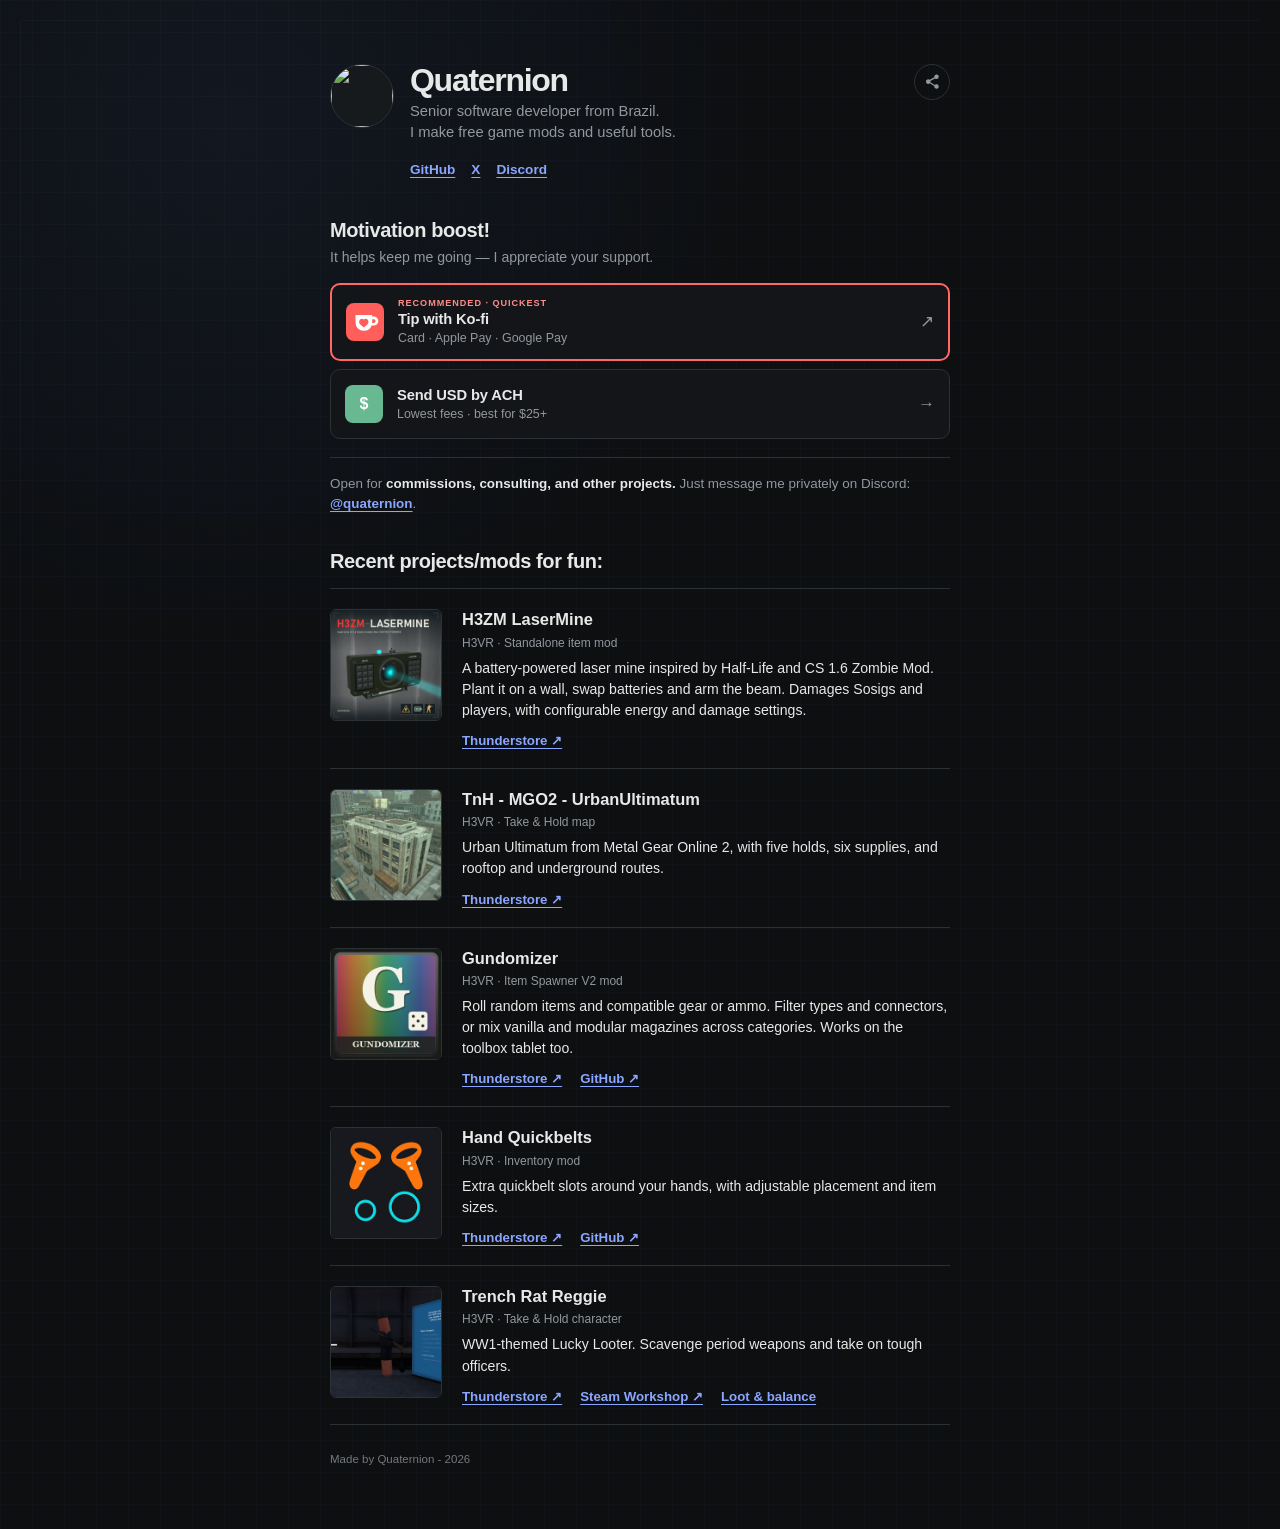
==== commit 2003c154: "Keep portfolio project descriptions independent of release versions" ====
--- a/index.html
+++ b/index.html
@@ -79,7 +79,7 @@
         <img class="project-image" src="images/h3zm-lasermine.png" width="112" height="112" alt="H3ZM LaserMine mounted on a wall with its cyan laser active" loading="lazy">
         <div class="project-copy">
           <h3>H3ZM LaserMine</h3>
-          <p class="project-type">H3VR · Standalone item mod · 1.0.0</p>
+          <p class="project-type">H3VR · Standalone item mod</p>
           <p class="project-description">A battery-powered laser mine inspired by Half-Life and CS 1.6 Zombie Mod. Plant it on a wall, swap batteries and arm the beam. Damages Sosigs and players, with configurable energy and damage settings.</p>
           <nav class="project-links" aria-label="H3ZM LaserMine links">
             <a href="https://thunderstore.io/c/h3vr/p/quaternion/H3ZM_LaserMine/" target="_blank" rel="noreferrer">Thunderstore ↗</a>
@@ -88,11 +88,11 @@
       </article>
 
       <article class="project-row">
-        <img class="project-image" src="images/urban-ultimatum.png?v=1.0.0" width="112" height="112" alt="Overview of Urban Ultimatum's industrial rooftops and streets" loading="lazy">
+        <img class="project-image" src="images/urban-ultimatum.png" width="112" height="112" alt="Overview of Urban Ultimatum's industrial rooftops and streets" loading="lazy">
         <div class="project-copy">
           <h3>TnH - MGO2 - UrbanUltimatum</h3>
-          <p class="project-type">H3VR · Take &amp; Hold map · 1.0.0</p>
-          <p class="project-description">Urban Ultimatum from Metal Gear Online 2, with five holds, six supplies, and rooftop and underground routes. Version 1.0.0 fixes missing and incorrect textures, improves lighting and probes, and corrects visibility issues.</p>
+          <p class="project-type">H3VR · Take &amp; Hold map</p>
+          <p class="project-description">Urban Ultimatum from Metal Gear Online 2, with five holds, six supplies, and rooftop and underground routes.</p>
           <nav class="project-links" aria-label="Urban Ultimatum links">
             <a href="https://thunderstore.io/c/h3vr/p/quaternion/TnH_MGO2_UrbanUltimatum/" target="_blank" rel="noreferrer">Thunderstore ↗</a>
           </nav>
@@ -129,7 +129,7 @@
         <img class="project-image" src="images/trench-rat-reggie.png" width="112" height="112" alt="Reggie in uniform, holding a trench shotgun" loading="lazy">
         <div class="project-copy">
           <h3>Trench Rat Reggie</h3>
-          <p class="project-type">H3VR · Take &amp; Hold character · Beta</p>
+          <p class="project-type">H3VR · Take &amp; Hold character</p>
           <p class="project-description">WW1-themed Lucky Looter. Scavenge period weapons and take on tough officers.</p>
             <nav class="project-links" aria-label="Trench Rat Reggie links">
             <a href="https://thunderstore.io/c/h3vr/p/quaternion/Trench_Rat_Reggie_Modded/" target="_blank" rel="noreferrer">Thunderstore ↗</a>
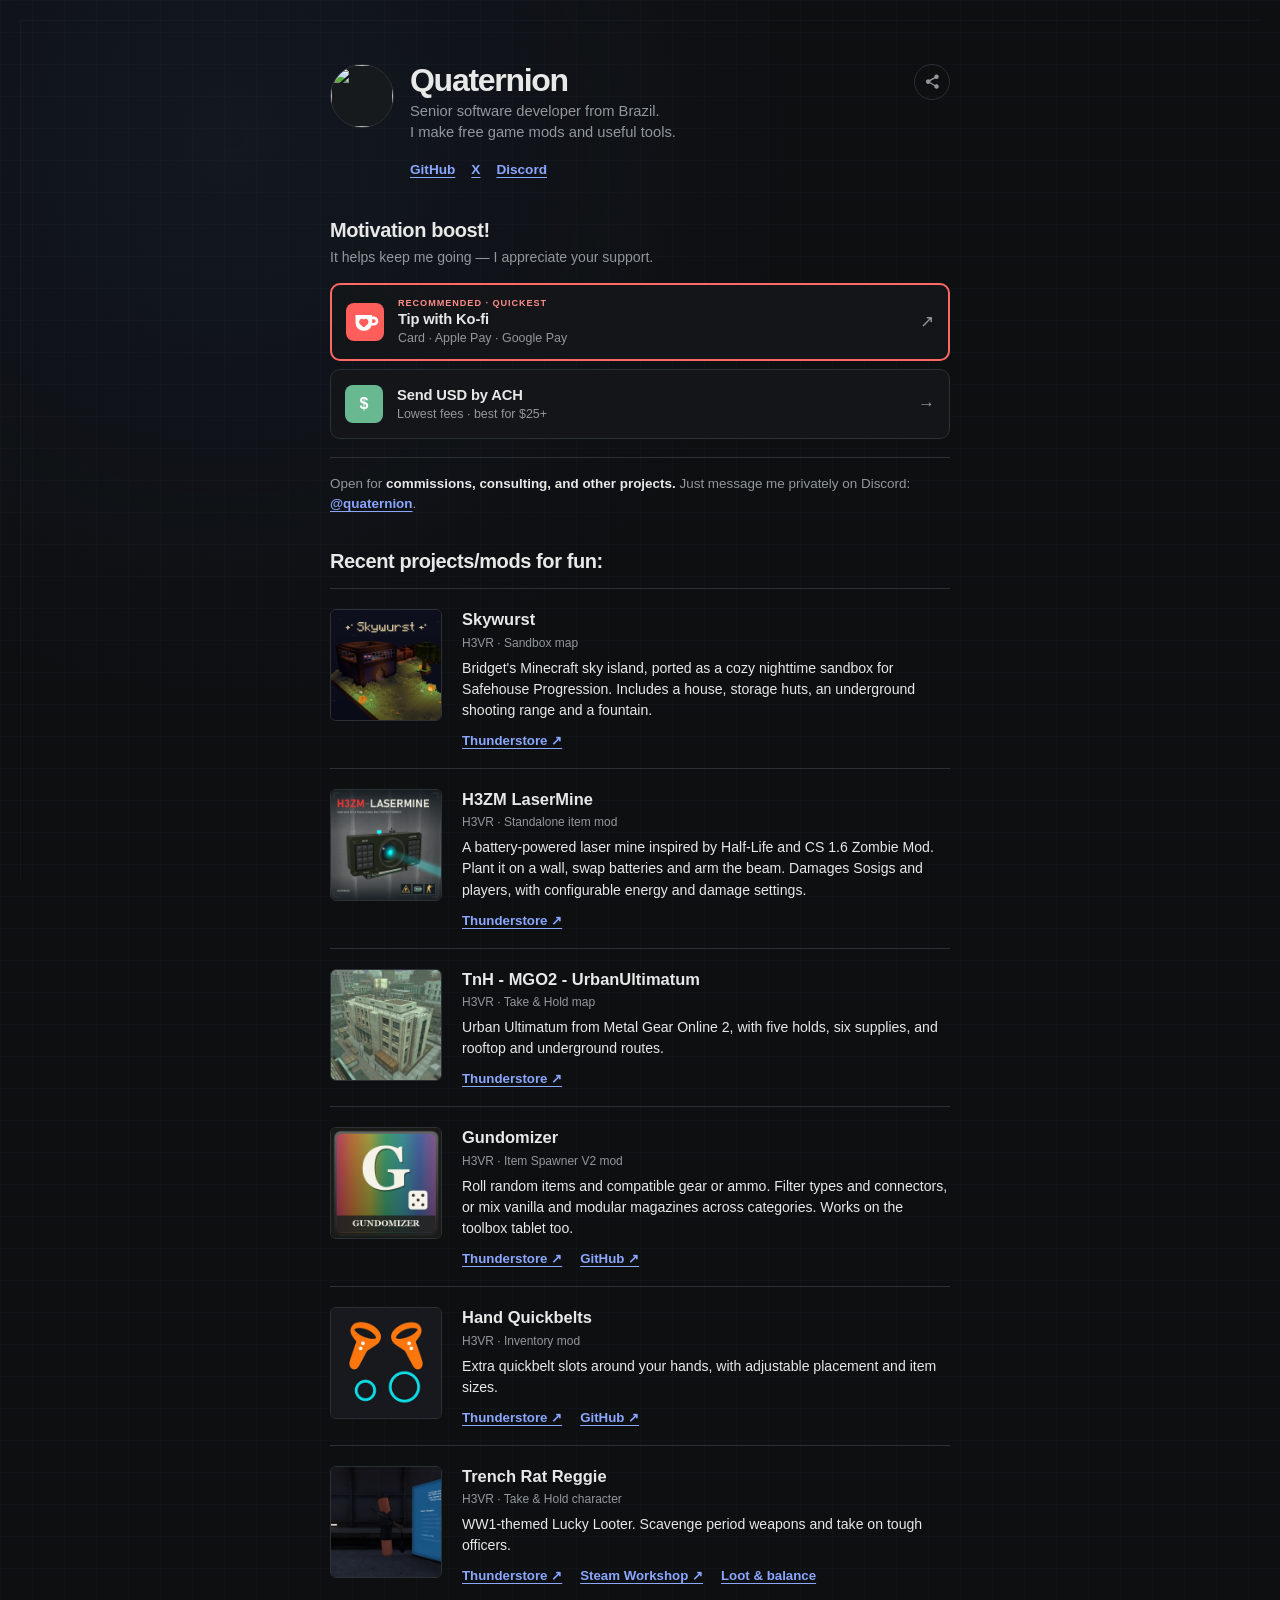
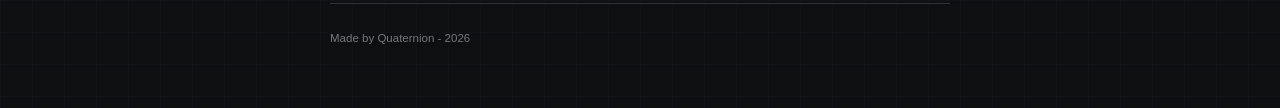
==== commit 5ea65d8c: "Add Skywurst sandbox map to recent projects" ====
--- a/index.html
+++ b/index.html
@@ -74,6 +74,18 @@
       <div class="section-heading">
         <h2 id="projects-title">Recent projects/mods for fun:</h2>
       </div>
+
+      <article class="project-row" id="skywurst">
+        <img class="project-image" src="images/skywurst.png" width="112" height="112" alt="Skywurst's Minecraft sky island beneath a starry night sky" loading="lazy">
+        <div class="project-copy">
+          <h3>Skywurst</h3>
+          <p class="project-type">H3VR · Sandbox map</p>
+          <p class="project-description">Bridget's Minecraft sky island, ported as a cozy nighttime sandbox for Safehouse Progression. Includes a house, storage huts, an underground shooting range and a fountain.</p>
+          <nav class="project-links" aria-label="Skywurst links">
+            <a href="https://thunderstore.io/c/h3vr/p/quaternion/Skywurst/" target="_blank" rel="noreferrer">Thunderstore ↗</a>
+          </nav>
+        </div>
+      </article>
 
       <article class="project-row" id="h3zm-lasermine">
         <img class="project-image" src="images/h3zm-lasermine.png" width="112" height="112" alt="H3ZM LaserMine mounted on a wall with its cyan laser active" loading="lazy">
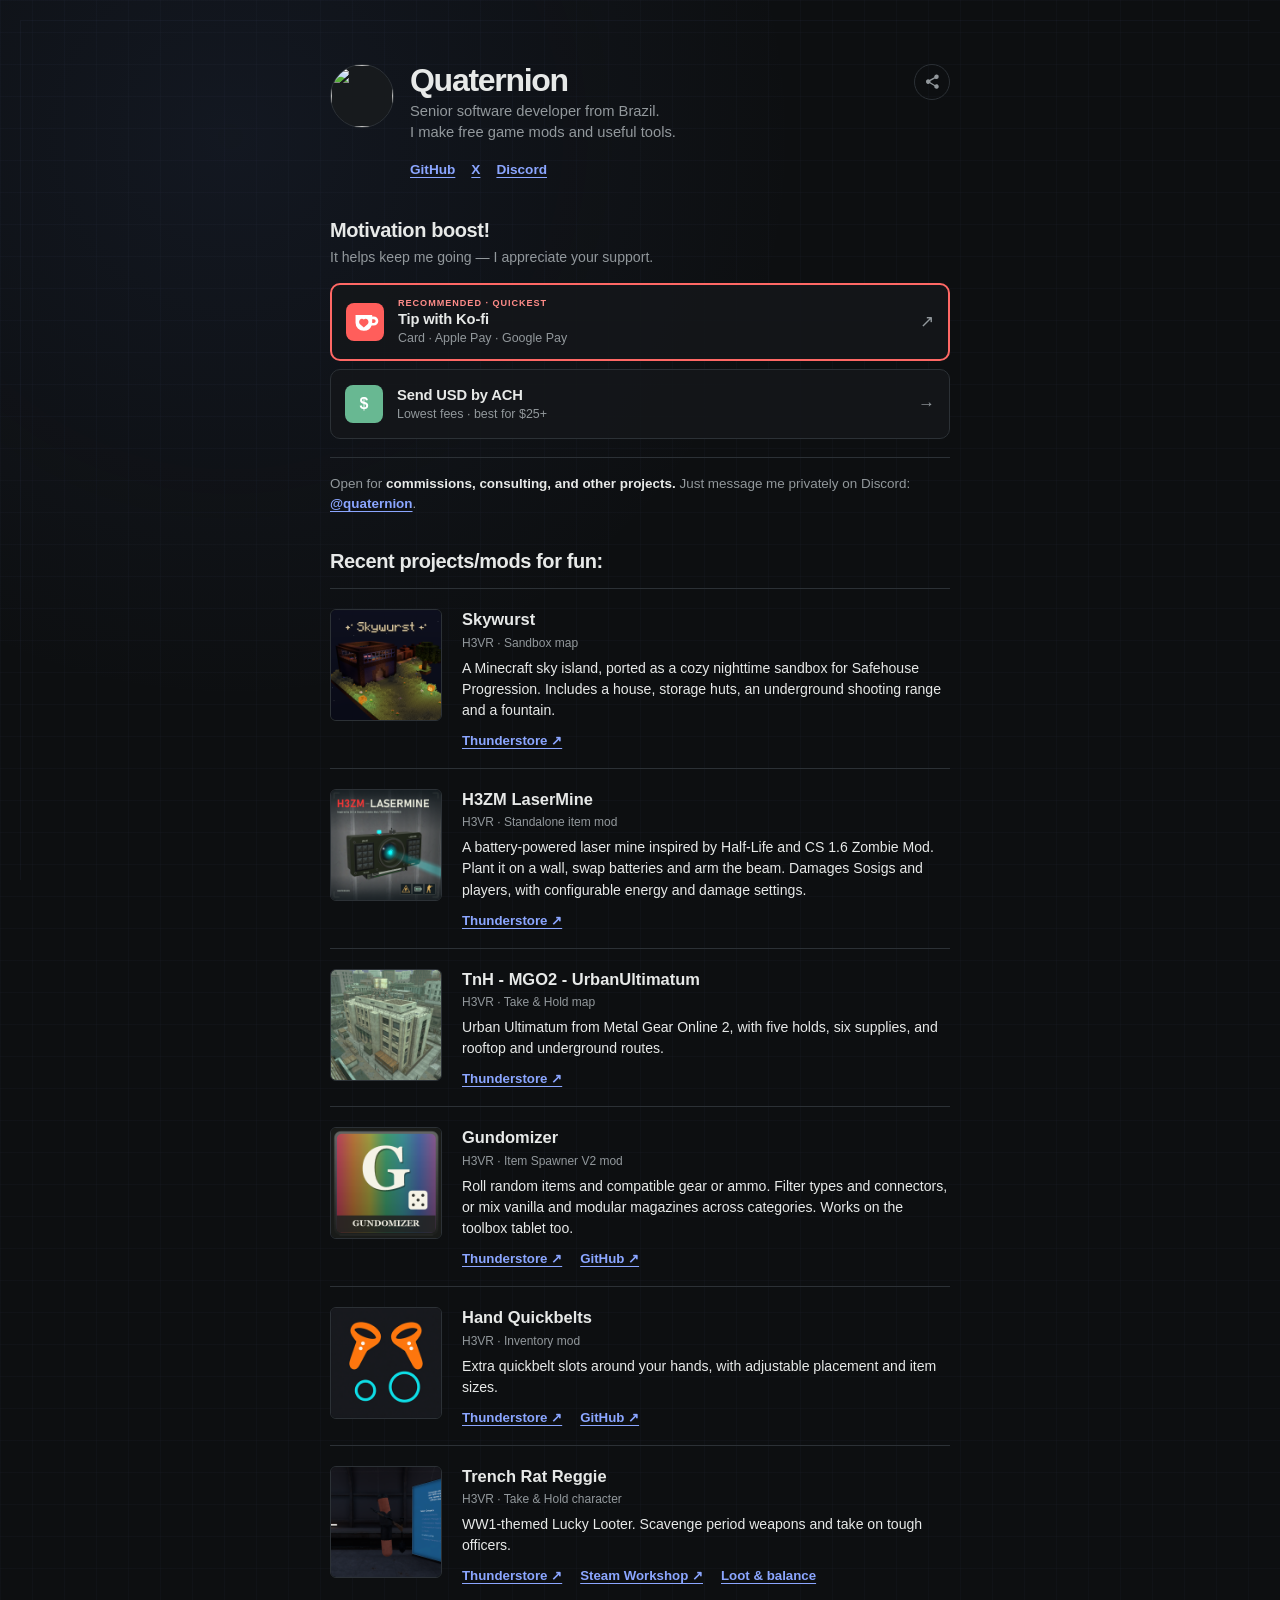
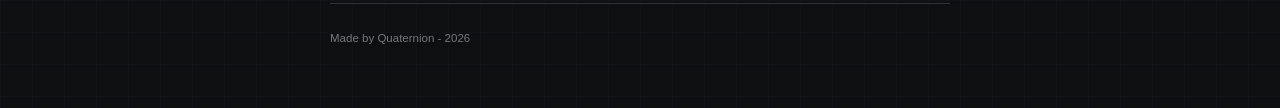
==== commit ee59efcf: "Remove requester attribution from Skywurst card" ====
--- a/index.html
+++ b/index.html
@@ -80,7 +80,7 @@
         <div class="project-copy">
           <h3>Skywurst</h3>
           <p class="project-type">H3VR · Sandbox map</p>
-          <p class="project-description">Bridget's Minecraft sky island, ported as a cozy nighttime sandbox for Safehouse Progression. Includes a house, storage huts, an underground shooting range and a fountain.</p>
+          <p class="project-description">A Minecraft sky island, ported as a cozy nighttime sandbox for Safehouse Progression. Includes a house, storage huts, an underground shooting range and a fountain.</p>
           <nav class="project-links" aria-label="Skywurst links">
             <a href="https://thunderstore.io/c/h3vr/p/quaternion/Skywurst/" target="_blank" rel="noreferrer">Thunderstore ↗</a>
           </nav>
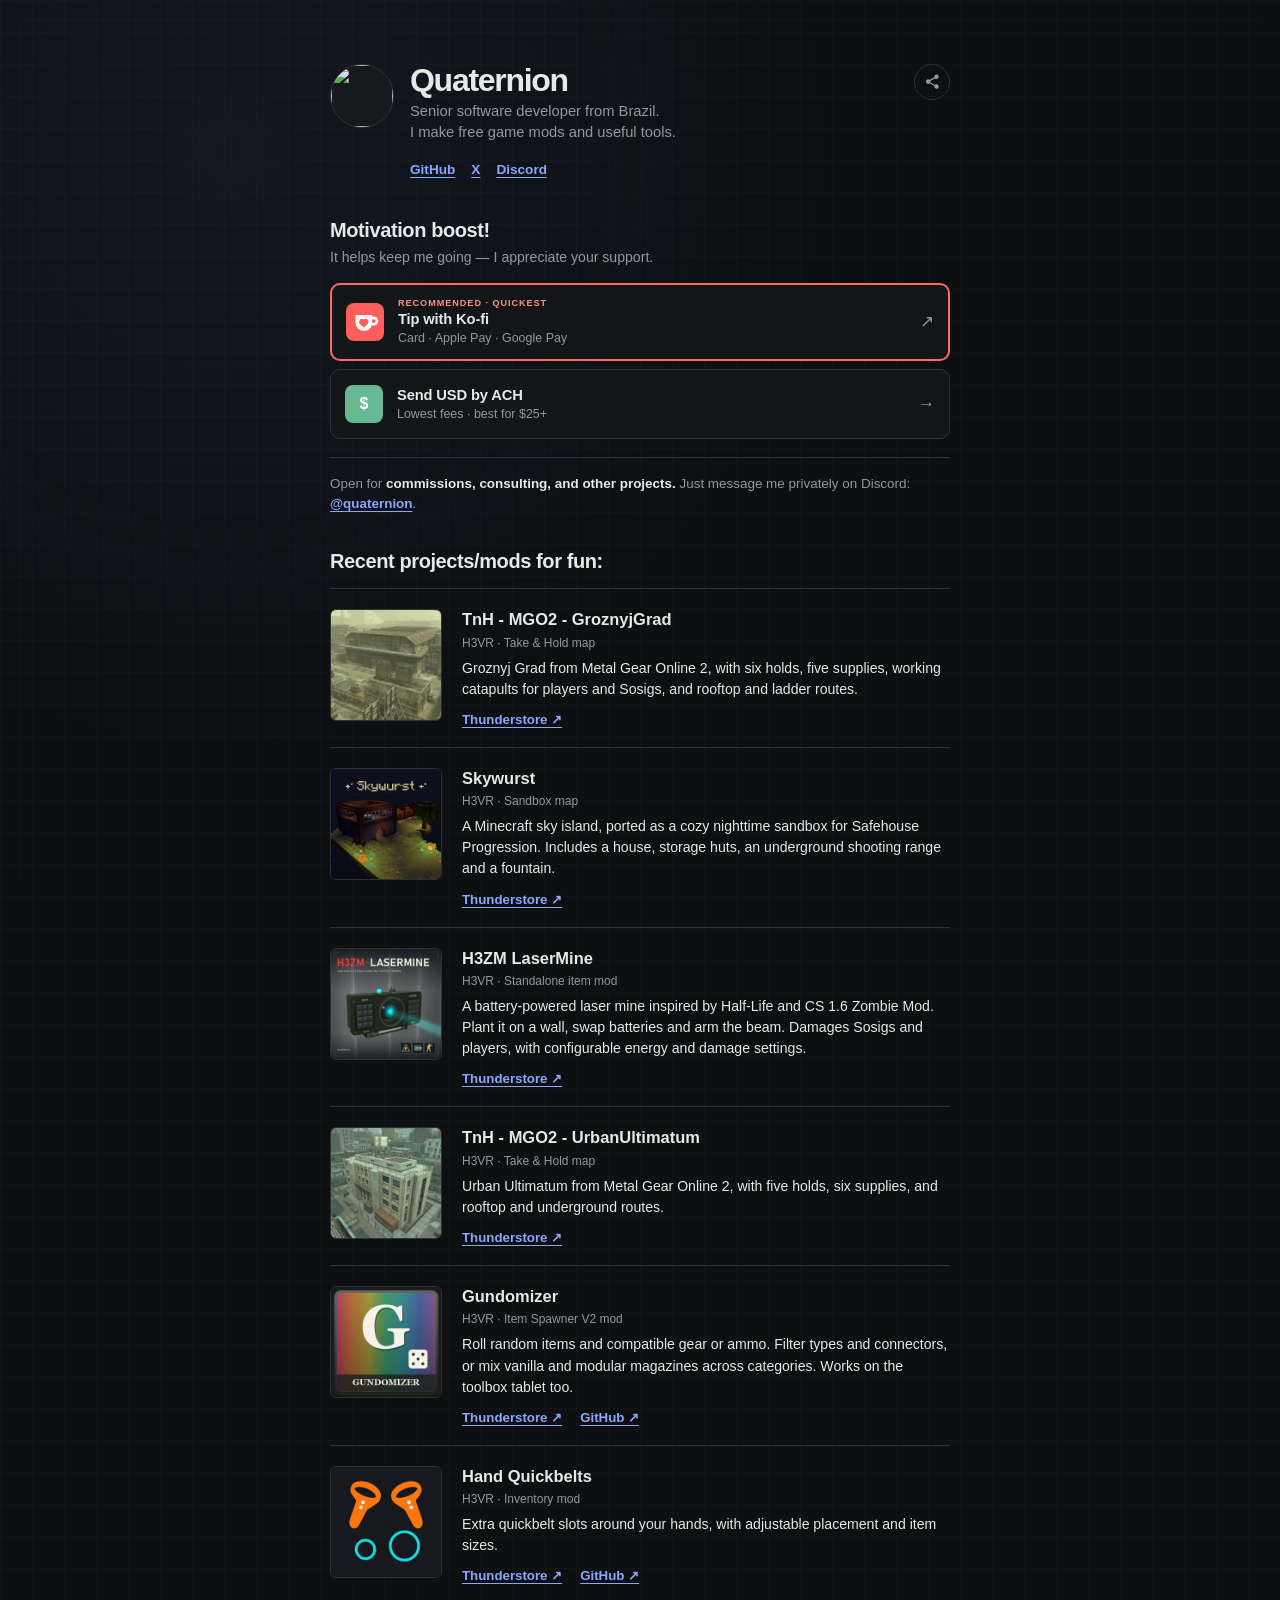
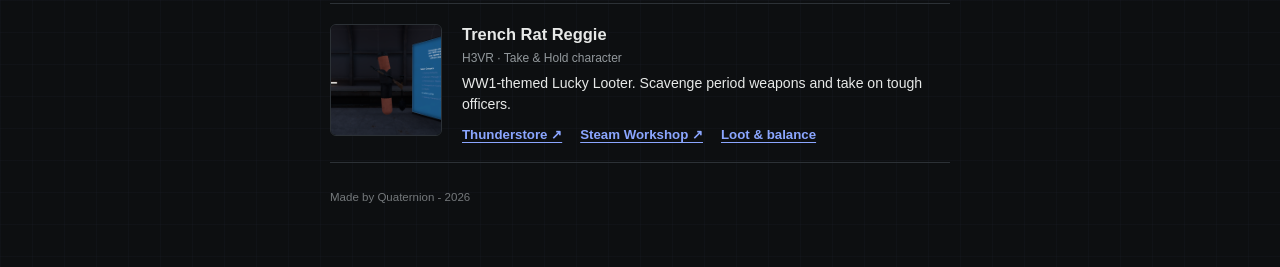
==== commit 854bb179: "Add Groznyj Grad as the first mod" ====
--- a/index.html
+++ b/index.html
@@ -74,6 +74,18 @@
       <div class="section-heading">
         <h2 id="projects-title">Recent projects/mods for fun:</h2>
       </div>
+
+      <article class="project-row" id="groznyj-grad">
+        <img class="project-image" src="images/groznyj-grad.png" width="112" height="112" alt="Groznyj Grad industrial yard and hangar" loading="lazy">
+        <div class="project-copy">
+          <h3>TnH - MGO2 - GroznyjGrad</h3>
+          <p class="project-type">H3VR · Take &amp; Hold map</p>
+          <p class="project-description">Groznyj Grad from Metal Gear Online 2, with six holds, five supplies, working catapults for players and Sosigs, and rooftop and ladder routes.</p>
+          <nav class="project-links" aria-label="Groznyj Grad links">
+            <a href="https://thunderstore.io/c/h3vr/p/quaternion/TnH_MGO2_GroznyjGrad/" target="_blank" rel="noreferrer">Thunderstore ↗</a>
+          </nav>
+        </div>
+      </article>
 
       <article class="project-row" id="skywurst">
         <img class="project-image" src="images/skywurst.png" width="112" height="112" alt="Skywurst's Minecraft sky island beneath a starry night sky" loading="lazy">
